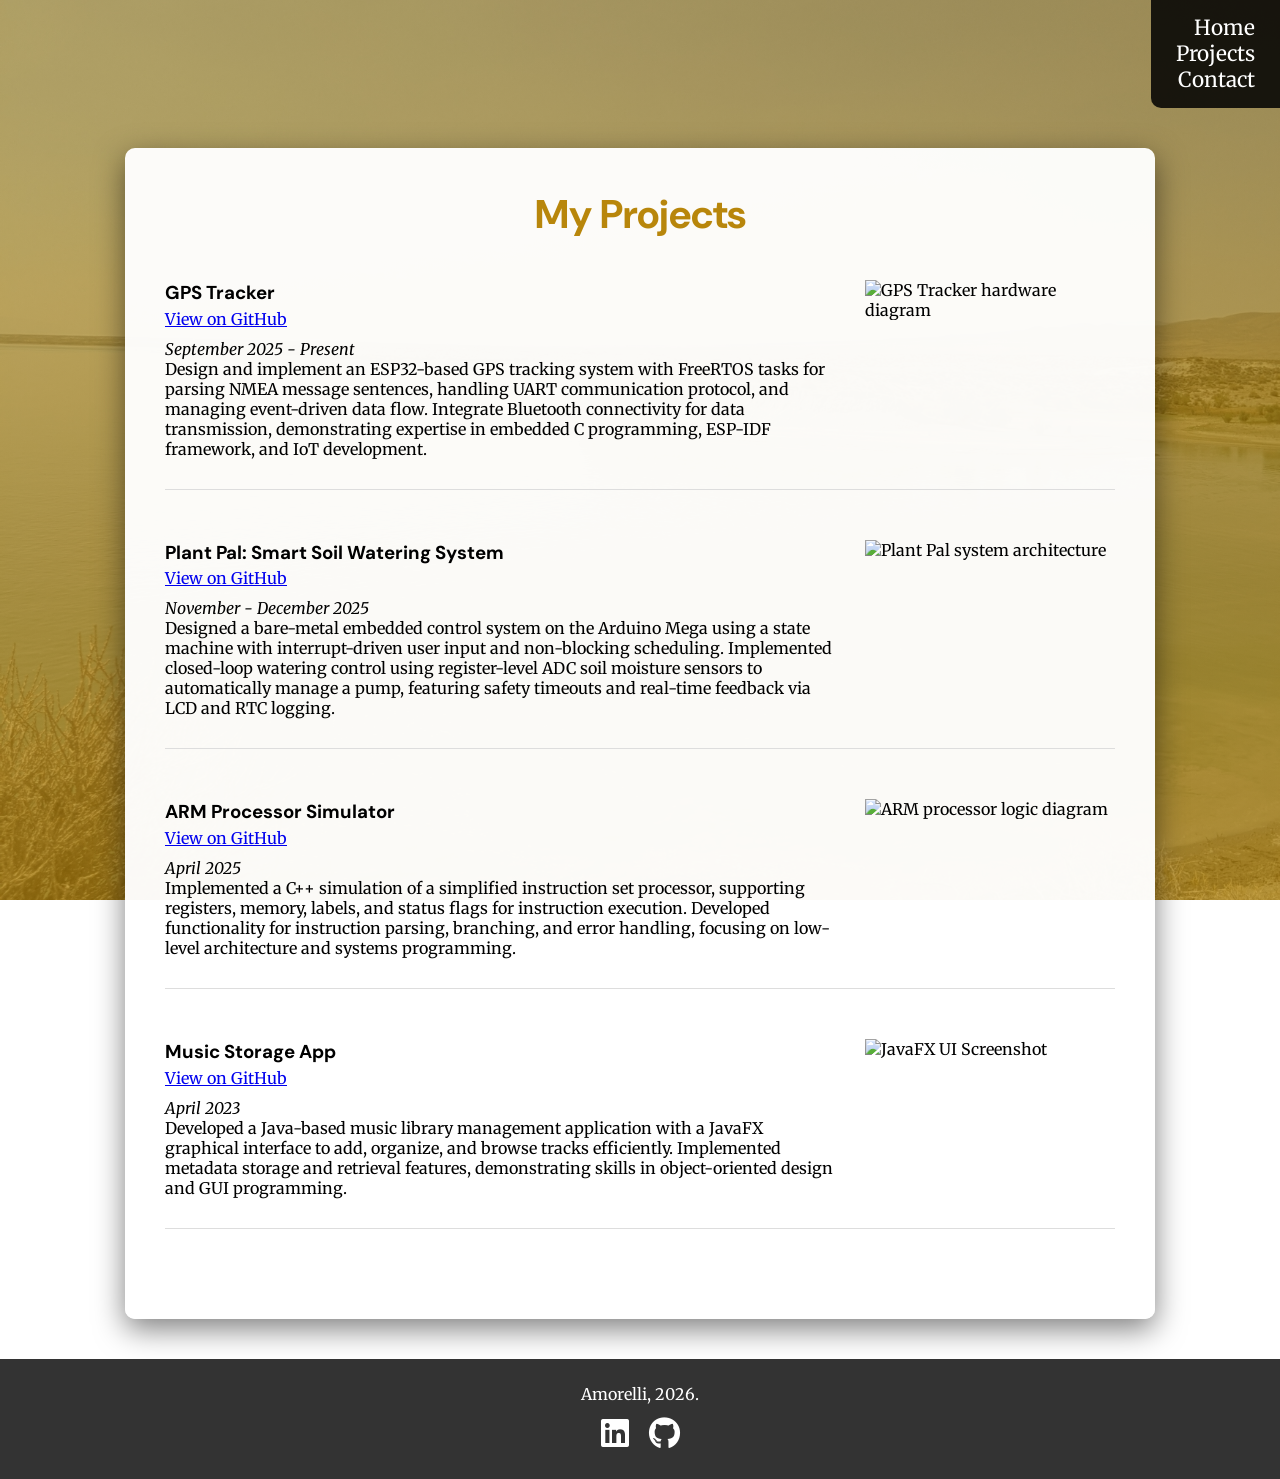
==== projects.html @ 69b6ed28 "Created website" ====
<!DOCTYPE HTML>
<html lang="en">
<head>
    <title>Projects | Matthew Amorelli</title>
    <meta charset="utf-8">
    <meta name="viewport" content="width=device-width, initial-scale=1.0">
    <link rel="preconnect" href="https://fonts.googleapis.com">
    <link rel="preconnect" href="https://fonts.gstatic.com" crossorigin>
    <link href="https://fonts.googleapis.com/css2?family=Crete+Round&family=DM+Sans&family=Merriweather:wght@300&display=swap" rel="stylesheet">
    <link rel="stylesheet" href="css/styles.css">
    <link rel="stylesheet" href="https://cdnjs.cloudflare.com/ajax/libs/font-awesome/6.5.0/css/all.min.css">
</head>
<body>
    <header>
        <nav>
            <ul>
                <li><a href="index.html">Home</a></li>
                <li><a href="projects.html">Projects</a></li>
                <li><a href="contact.html">Contact</a></li>
            </ul>
        </nav>
    </header>

    <main>
        <div class="content-container">
            <h1 class="projects-title">My Projects</h1>
            
            <article class="project-article">
                <div class="project-header">
                    <h3>GPS Tracker</h3>
                    <a href="https://github.com/Amorelli-Matthew/GPS-Tracker" target="_blank">View on GitHub</a>
                </div>
                <div class="project-image-placeholder">
                    <img src="images/gps-tracker.jpg" alt="GPS Tracker hardware diagram">
                </div>
                <div class="project-description">
                    <p><em>September 2025 - Present</em></p>
                    <p>Design and implement an ESP32-based GPS tracking system with FreeRTOS tasks for parsing NMEA message sentences, handling UART communication protocol, and managing event-driven data flow. Integrate Bluetooth connectivity for data transmission, demonstrating expertise in embedded C programming, ESP-IDF framework, and IoT development.</p>
                </div>
            </article>

            <article class="project-article">
                <div class="project-header">
                    <h3>Plant Pal: Smart Soil Watering System</h3>
                    <a href="https://github.com/Amorelli-Matthew/Plant-Pal" target="_blank">View on GitHub</a>
                </div>
                <div class="project-image-placeholder">
                    <img src="images/plant-pal.jpg" alt="Plant Pal system architecture">
                </div>
                <div class="project-description">
                    <p><em>November - December 2025</em></p>
                    <p>Designed a bare-metal embedded control system on the Arduino Mega using a state machine with interrupt-driven user input and non-blocking scheduling. Implemented closed-loop watering control using register-level ADC soil moisture sensors to automatically manage a pump, featuring safety timeouts and real-time feedback via LCD and RTC logging.</p>
                </div>
            </article>

            <article class="project-article">
                <div class="project-header">
                    <h3>ARM Processor Simulator</h3>
                    <a href="https://github.com/Amorelli-Matthew/ARM-Simulator" target="_blank">View on GitHub</a>
                </div>
                <div class="project-image-placeholder">
                    <img src="images/arm-simulator.jpg" alt="ARM processor logic diagram">
                </div>
                <div class="project-description">
                    <p><em>April 2025</em></p>
                    <p>Implemented a C++ simulation of a simplified instruction set processor, supporting registers, memory, labels, and status flags for instruction execution. Developed functionality for instruction parsing, branching, and error handling, focusing on low-level architecture and systems programming.</p>
                </div>
            </article>

            <article class="project-article">
                <div class="project-header">
                    <h3>Music Storage App</h3>
                    <a href="https://github.com/Amorelli-Matthew/Music-Storage-App" target="_blank">View on GitHub</a>
                </div>
                <div class="project-image-placeholder">
                    <img src="images/music-app.jpg" alt="JavaFX UI Screenshot">
                </div>
                <div class="project-description">
                    <p><em>April 2023</em></p>
                    <p>Developed a Java-based music library management application with a JavaFX graphical interface to add, organize, and browse tracks efficiently. Implemented metadata storage and retrieval features, demonstrating skills in object-oriented design and GUI programming.</p>
                </div>
            </article>

        </div>
    </main>

<footer>
    <div class="copyright">
        <p>Amorelli, 2026.</p>

        <div class="social-icons">
            <a href="https://www.linkedin.com/in/matthew-amorelli-6a46aa34a/" target="_blank">
                <i class="fa-brands fa-linkedin"></i>
            </a>

            <a href="https://github.com/Amorelli-Matthew" target="_blank">
                <i class="fa-brands fa-github"></i>
            </a>
        </div>
    </div>
</footer>
</body>
</html>
---- css/styles.css ----
/* Modern CSS Reset */
body, nav, main, footer, img, ul, figure, figcaption, h1, h2, h3, p {
    margin: 0;
    padding: 0;
    border: 0;
    box-sizing: border-box;
}

/* Base Layout */
html {
    height: 100%;
}

body {
    display: flex;
    flex-direction: column;
    /* Use dvh for dynamic mobile height (handles URL bar resize) */
    min-height: 100vh; 
    min-height: 100dvh;
    margin: 0;
    overflow-x: hidden; /* Prevents layout shifting */
    background: linear-gradient(rgba(184, 134, 11, 0.6), rgba(184, 134, 11, 0.7)), 
                url('../images/lake-background.jpg');
    background-size: cover;
    background-attachment: fixed;
    background-position: center;
    font-family: 'Merriweather', serif;
}

main {
    flex: 1; /* Pushes footer to bottom */
    display: flex;
    flex-direction: column;
}

img { max-width: 100%; display: block; }

/* Header & Navigation */
header {
    display: flex;
    justify-content: flex-end;
    width: fit-content;
    margin-left: auto;
    padding: 15px 20px;
    background-color: rgba(0, 0, 0, 0.85);
    border-bottom-left-radius: 10px;
    flex-shrink: 0;
}

nav { background-color: transparent; display: inline-block; padding: 0; }

nav ul {
    list-style-type: none;
    display: flex;
    flex-direction: column;
    align-items: flex-end; 
}

nav li a {
    font-size: 1.25em;
    color: #fff;
    text-decoration: none;
    padding: 0.25em;
    transition: 0.3s;
    border-radius: 5px;
}

nav li a:hover {
    color: #000;
    background-color: #fff;
    transition: color 0.2s ease, background-color 0.2s ease;
}

h1, h2, h3 { font-family: 'DM Sans', sans-serif; margin-bottom: 0.2em; }

/* Main Content */
.content-container {
    background: rgba(255, 255, 255, 0.96);
    width: 85%;
    max-width: 950px;
    margin: 40px auto;
    padding: 40px;
    border-radius: 10px;
    box-shadow: 0 10px 30px rgba(0,0,0,0.5);
}

.projects-title { text-align: center; margin-bottom: 40px; color: #b8860b; font-size: 2.5em; }

/* About Me & Project Grid */
.pic-of-me { width: 250px; float: right; margin: 0 0 20px 20px; text-align: center; }
.pic-of-me img { border-radius: 8px; box-shadow: 0 4px 8px rgba(0,0,0,0.1); }
.about-section::after { content: ""; display: table; clear: both; }

.project-article {
    display: grid;
    grid-template-columns: 1fr 250px;
    column-gap: 30px;
    row-gap: 10px;
    margin-bottom: 50px;
    padding-bottom: 30px;
    border-bottom: 1px solid #ddd;
}

/* Contact Styles */
.contact-links { margin-top: 20px; color: #000000; }
.contact-links p { display: flex; align-items: center; font-size: 1.6em; margin-bottom: 20px; }


.contact-links a {
    color: #000000;
    padding-left: 5px;
    text-decoration: none;
}

.contact-links a:hover {
    text-decoration: underline;
}


.contact-button {
    display: inline-block; margin-top: 25px; padding: 12px 22px; background-color: #000000;
    color: #fff; font-family: 'DM Sans', sans-serif; font-size: 1.1em; text-decoration: none;
    border-radius: 6px; transition: 0.25s;
}
.contact-button:hover { background-color: #000; color: #fff; }

/* Footer */
footer {
    margin-top: auto;
    text-align: center;
    padding: 25px;
    color: #fff;
    background-color: rgba(0,0,0,0.8);
    width: 100%;
    flex-shrink: 0; 
}

.social-icons { display: flex; justify-content: center; margin-top: 10px; }
.social-icons a { color: #fff; font-size: 1.6em; margin: 0 10px; transition: 0.3s; }

.social-icons a:hover { color: #b8860b; }

/* MEDIA QUERIES */
/* Mobile (Under 768px) */
@media screen and (max-width: 767px) {
    body { 
        font-size: 0.9em; 
        background-attachment: scroll; 
        min-height: 100dvh;            
        overflow-x: auto;              
    } 

    header {
        width: 100%;
        padding: 15px;
        justify-content: center;
        border-bottom-left-radius: 0;
    }

    nav ul { flex-direction: row; justify-content: center; gap: 15px; }
    
    .content-container { width: 92%; padding: 20px; margin: 20px auto; }

    /* Brings the picture back and centers it */
    .pic-of-me { 
        display: block;
        float: none; 
        width: 180px; 
        margin: 0 auto 20px auto; 
    }

    .about-section { text-align: center; }
    .project-article { grid-template-columns: 1fr; }
}
/* Tablet (768px+) */
@media screen and (min-width: 768px) {
    header { justify-content: flex-end; width: fit-content; margin-left: auto; }
    nav ul { align-items: flex-end; }
    .content-container { width: 90%; }
    .pic-of-me { float: right; margin: 0 0 20px 20px; }
    .project-article { grid-template-columns: 1fr 200px; }
}

/* Desktop (1024px+) */
@media screen and (min-width: 1024px) {
    .content-container { max-width: 950px; }
    .project-article { grid-template-columns: 1fr 250px; }
    nav li a { font-size: 1.3em; }
    .social-icons a { font-size: 2em; }
}
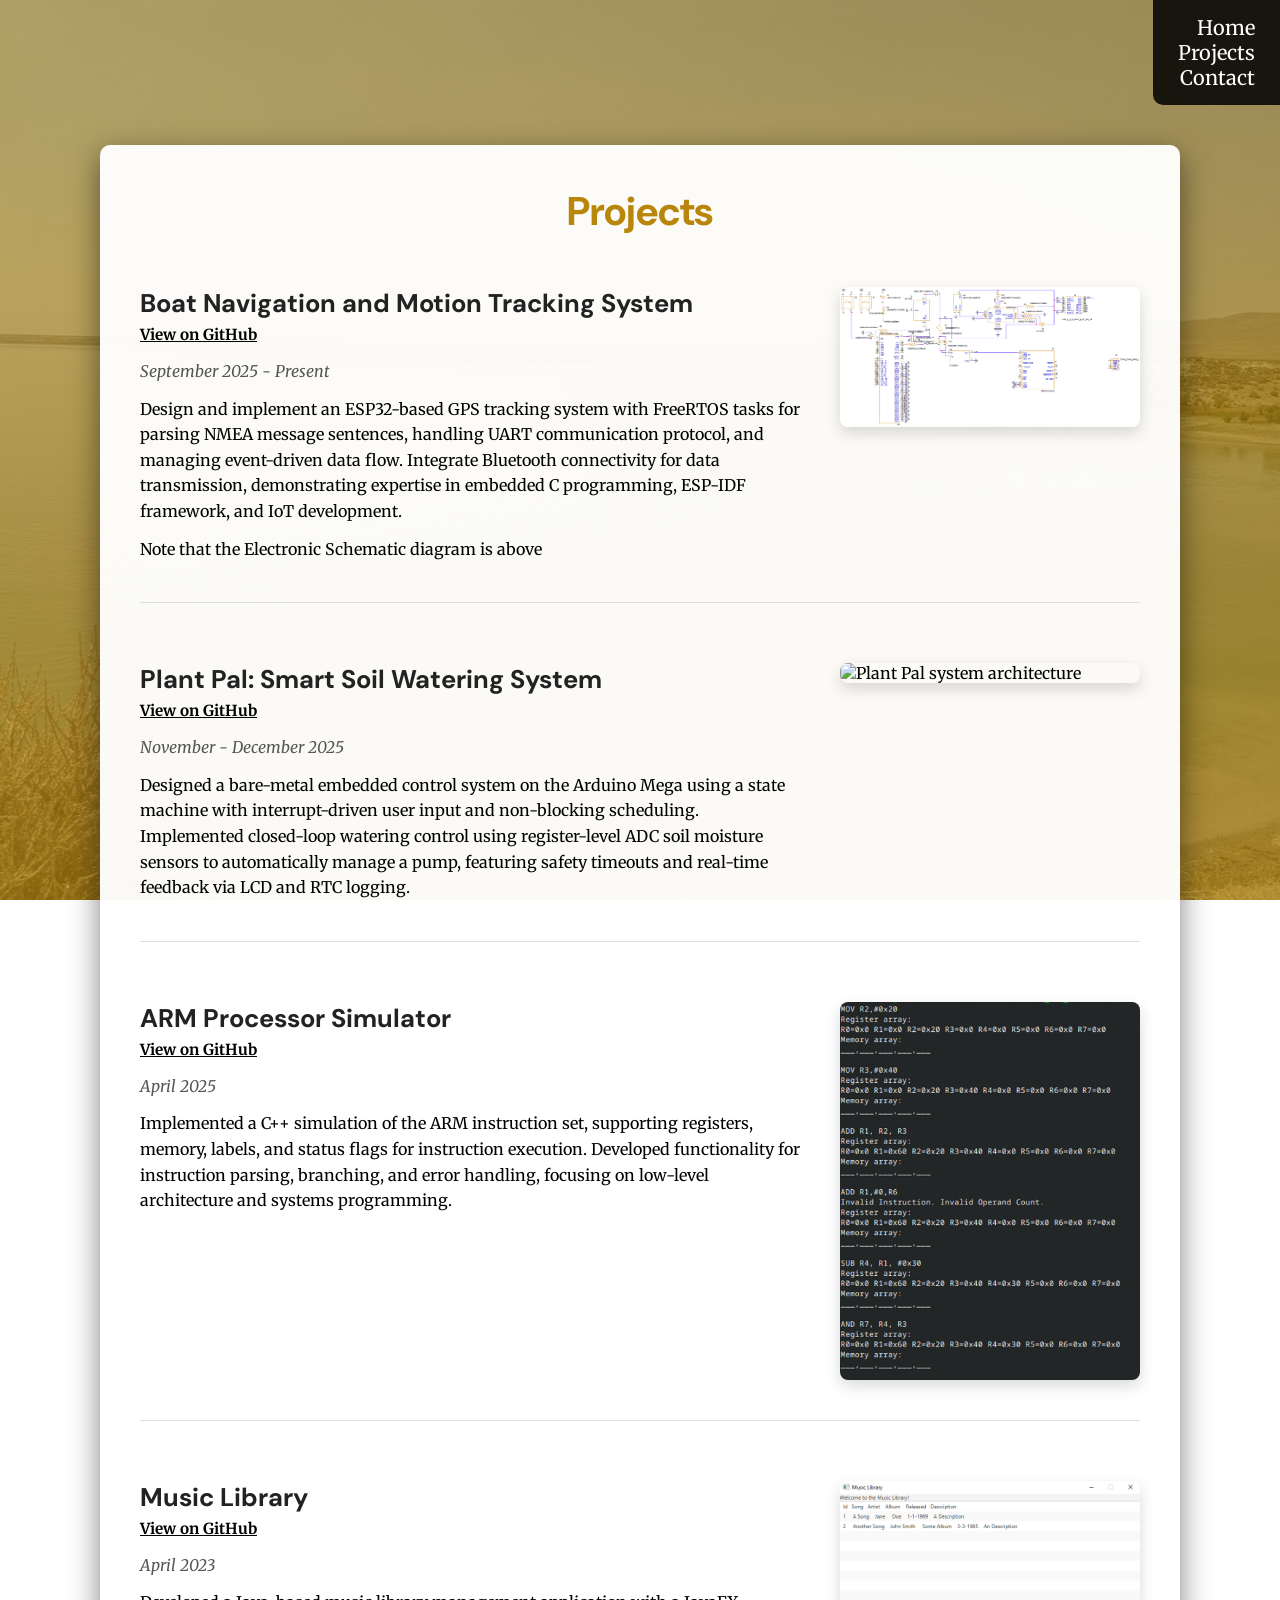
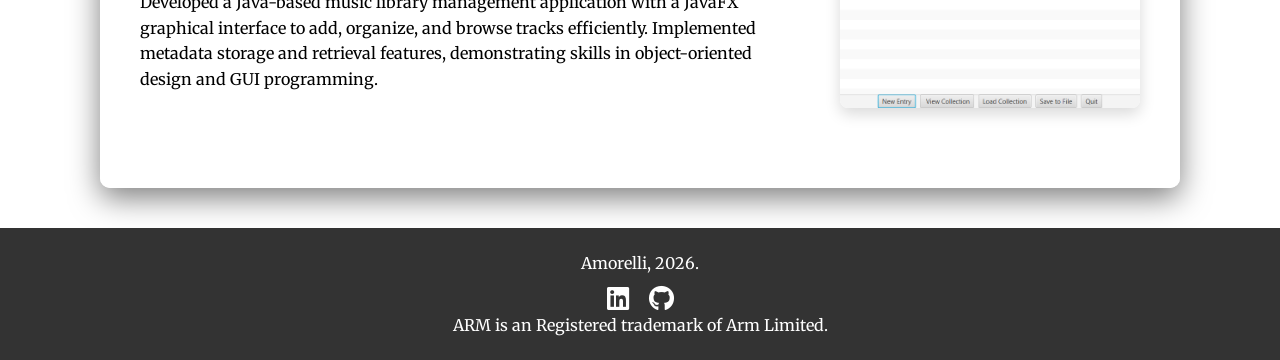
==== commit 824dad1a: "Added photos and fixed formatting" ====
--- a/projects.html
+++ b/projects.html
@@ -23,81 +23,89 @@
 
     <main>
         <div class="content-container">
-            <h1 class="projects-title">My Projects</h1>
+            <h1 class="projects-title">Projects</h1>
             
             <article class="project-article">
-                <div class="project-header">
-                    <h3>GPS Tracker</h3>
-                    <a href="https://github.com/Amorelli-Matthew/GPS-Tracker" target="_blank">View on GitHub</a>
+                <div class="project-info">
+                    <div class="project-header">
+                        <h3>Boat Navigation and Motion Tracking System</h3>
+                        <a href="https://github.com/Amorelli-Matthew/Boat-Navigation-and-Motion-Tracking-System" target="_blank">View on GitHub</a>
+                    </div>
+                    <div class="project-description">
+                        <p><em>September 2025 - Present</em></p>
+                        <p>Design and implement an ESP32-based GPS tracking system with FreeRTOS tasks for parsing NMEA message sentences, handling UART communication protocol, and managing event-driven data flow. Integrate Bluetooth connectivity for data transmission, demonstrating expertise in embedded C programming, ESP-IDF framework, and IoT development.</p>
+                        <p>Note that the Electronic Schematic diagram is above</p>
+                    </div>
                 </div>
                 <div class="project-image-placeholder">
-                    <img src="images/gps-tracker.jpg" alt="GPS Tracker hardware diagram">
-                </div>
-                <div class="project-description">
-                    <p><em>September 2025 - Present</em></p>
-                    <p>Design and implement an ESP32-based GPS tracking system with FreeRTOS tasks for parsing NMEA message sentences, handling UART communication protocol, and managing event-driven data flow. Integrate Bluetooth connectivity for data transmission, demonstrating expertise in embedded C programming, ESP-IDF framework, and IoT development.</p>
+                    <img src="images/Boat-Tracker-Schematic.png" alt="GPS Tracker hardware diagram">
                 </div>
             </article>
 
             <article class="project-article">
-                <div class="project-header">
-                    <h3>Plant Pal: Smart Soil Watering System</h3>
-                    <a href="https://github.com/Amorelli-Matthew/Plant-Pal" target="_blank">View on GitHub</a>
+                <div class="project-info">
+                    <div class="project-header">
+                        <h3>Plant Pal: Smart Soil Watering System</h3>
+                        <a href="https://github.com/Amorelli-Matthew/PlantPal" target="_blank">View on GitHub</a>
+                    </div>
+                    <div class="project-description">
+                        <p><em>November - December 2025</em></p>
+                        <p>Designed a bare-metal embedded control system on the Arduino Mega using a state machine with interrupt-driven user input and non-blocking scheduling. Implemented closed-loop watering control using register-level ADC soil moisture sensors to automatically manage a pump, featuring safety timeouts and real-time feedback via LCD and RTC logging.</p>
+                    </div>
                 </div>
                 <div class="project-image-placeholder">
-                    <img src="images/plant-pal.jpg" alt="Plant Pal system architecture">
-                </div>
-                <div class="project-description">
-                    <p><em>November - December 2025</em></p>
-                    <p>Designed a bare-metal embedded control system on the Arduino Mega using a state machine with interrupt-driven user input and non-blocking scheduling. Implemented closed-loop watering control using register-level ADC soil moisture sensors to automatically manage a pump, featuring safety timeouts and real-time feedback via LCD and RTC logging.</p>
+                    <img src="images/plantPal.png" alt="Plant Pal system architecture">
                 </div>
             </article>
 
             <article class="project-article">
-                <div class="project-header">
-                    <h3>ARM Processor Simulator</h3>
-                    <a href="https://github.com/Amorelli-Matthew/ARM-Simulator" target="_blank">View on GitHub</a>
+                <div class="project-info">
+                    <div class="project-header">
+                        <h3>ARM Processor Simulator</h3>
+                        <a href="https://github.com/Amorelli-Matthew/ARM-Processor-Simulator" target="_blank">View on GitHub</a>
+                    </div>
+                    <div class="project-description">
+                        <p><em>April 2025</em></p>
+                        <p>Implemented a C++ simulation of the ARM instruction set, supporting registers, memory, labels, and status flags for instruction execution. Developed functionality for instruction parsing, branching, and error handling, focusing on low-level architecture and systems programming.</p>
+                    </div>
                 </div>
                 <div class="project-image-placeholder">
-                    <img src="images/arm-simulator.jpg" alt="ARM processor logic diagram">
-                </div>
-                <div class="project-description">
-                    <p><em>April 2025</em></p>
-                    <p>Implemented a C++ simulation of a simplified instruction set processor, supporting registers, memory, labels, and status flags for instruction execution. Developed functionality for instruction parsing, branching, and error handling, focusing on low-level architecture and systems programming.</p>
+                    <img src="images/arm-simulator.png" alt="ARM processor logic diagram">
                 </div>
             </article>
 
             <article class="project-article">
-                <div class="project-header">
-                    <h3>Music Storage App</h3>
-                    <a href="https://github.com/Amorelli-Matthew/Music-Storage-App" target="_blank">View on GitHub</a>
+                <div class="project-info">
+                    <div class="project-header">
+                        <h3>Music Library</h3>
+                        <a href="https://github.com/Amorelli-Matthew/MusicLibrary" target="_blank">View on GitHub</a>
+                    </div>
+                    <div class="project-description">
+                        <p><em>April 2023</em></p>
+                        <p>Developed a Java-based music library management application with a JavaFX graphical interface to add, organize, and browse tracks efficiently. Implemented metadata storage and retrieval features, demonstrating skills in object-oriented design and GUI programming.</p>
+                    </div>
                 </div>
                 <div class="project-image-placeholder">
-                    <img src="images/music-app.jpg" alt="JavaFX UI Screenshot">
-                </div>
-                <div class="project-description">
-                    <p><em>April 2023</em></p>
-                    <p>Developed a Java-based music library management application with a JavaFX graphical interface to add, organize, and browse tracks efficiently. Implemented metadata storage and retrieval features, demonstrating skills in object-oriented design and GUI programming.</p>
+                    <img src="images/musicLibrary.png" alt="JavaFX UI Screenshot">
                 </div>
             </article>
 
         </div>
     </main>
 
-<footer>
-    <div class="copyright">
-        <p>Amorelli, 2026.</p>
-
-        <div class="social-icons">
-            <a href="https://www.linkedin.com/in/matthew-amorelli-6a46aa34a/" target="_blank">
-                <i class="fa-brands fa-linkedin"></i>
-            </a>
-
-            <a href="https://github.com/Amorelli-Matthew" target="_blank">
-                <i class="fa-brands fa-github"></i>
-            </a>
+    <footer>
+        <div class="copyright">
+            <p>Amorelli, 2026.</p>
+            <div class="social-icons">
+                <a href="https://www.linkedin.com/in/matthew-amorelli-6a46aa34a/" target="_blank">
+                    <i class="fa-brands fa-linkedin"></i>
+                </a>
+                <a href="https://github.com/Amorelli-Matthew" target="_blank">
+                    <i class="fa-brands fa-github"></i>
+                </a>
+            </div>
+            <p>ARM is an Registered trademark of Arm Limited.</p>
         </div>
-    </div>
-</footer>
+    </footer>
 </body>
 </html>
--- a/css/styles.css
+++ b/css/styles.css
@@ -14,11 +14,10 @@
 body {
     display: flex;
     flex-direction: column;
-    /* Use dvh for dynamic mobile height (handles URL bar resize) */
     min-height: 100vh; 
-    min-height: 100dvh;
+    min-height: 100dvh; /* From Old: handles mobile URL bars */
     margin: 0;
-    overflow-x: hidden; /* Prevents layout shifting */
+    overflow-x: hidden;
     background: linear-gradient(rgba(184, 134, 11, 0.6), rgba(184, 134, 11, 0.7)), 
                 url('../images/lake-background.jpg');
     background-size: cover;
@@ -28,9 +27,7 @@
 }
 
 main {
-    flex: 1; /* Pushes footer to bottom */
-    display: flex;
-    flex-direction: column;
+    flex: 1;
 }
 
 img { max-width: 100%; display: block; }
@@ -44,10 +41,7 @@
     padding: 15px 20px;
     background-color: rgba(0, 0, 0, 0.85);
     border-bottom-left-radius: 10px;
-    flex-shrink: 0;
-}
-
-nav { background-color: transparent; display: inline-block; padding: 0; }
+}
 
 nav ul {
     list-style-type: none;
@@ -68,123 +62,213 @@
 nav li a:hover {
     color: #000;
     background-color: #fff;
-    transition: color 0.2s ease, background-color 0.2s ease;
-}
-
-h1, h2, h3 { font-family: 'DM Sans', sans-serif; margin-bottom: 0.2em; }
-
-/* Main Content */
+}
+
+/* Main Content Container */
 .content-container {
     background: rgba(255, 255, 255, 0.96);
     width: 85%;
-    max-width: 950px;
+    max-width: 1000px;
     margin: 40px auto;
     padding: 40px;
     border-radius: 10px;
     box-shadow: 0 10px 30px rgba(0,0,0,0.5);
 }
 
-.projects-title { text-align: center; margin-bottom: 40px; color: #b8860b; font-size: 2.5em; }
-
-/* About Me & Project Grid */
+.projects-title { 
+    text-align: center; 
+    margin-bottom: 50px; 
+    color: #b8860b; 
+    font-size: 2.5em; 
+    font-family: 'DM Sans', sans-serif;
+}
+
+/* --- About Me Section (From Old Styles) --- */
 .pic-of-me { width: 250px; float: right; margin: 0 0 20px 20px; text-align: center; }
 .pic-of-me img { border-radius: 8px; box-shadow: 0 4px 8px rgba(0,0,0,0.1); }
 .about-section::after { content: ""; display: table; clear: both; }
 
+/* --- Project Article Grid (Preserved from New Styles) --- */
 .project-article {
     display: grid;
-    grid-template-columns: 1fr 250px;
-    column-gap: 30px;
-    row-gap: 10px;
-    margin-bottom: 50px;
-    padding-bottom: 30px;
+    grid-template-columns: 1fr 300px; 
+    column-gap: 40px;
+    align-items: start; 
+    margin-bottom: 60px;
+    padding-bottom: 40px;
     border-bottom: 1px solid #ddd;
 }
 
-/* Contact Styles */
+.project-article:last-of-type {
+    border-bottom: none;
+    margin-bottom: 0;
+}
+
+.project-info {
+    display: flex;
+    flex-direction: column;
+    gap: 15px;
+}
+
+.project-header {
+    display: flex;
+    flex-direction: column;
+    gap: 5px;
+}
+
+.project-header h3 { 
+    font-family: 'DM Sans', sans-serif; 
+    font-size: 1.6em;
+    color: #222;
+}
+
+.project-header a {
+    color: #000;
+    text-decoration: underline; 
+    font-weight: bold;
+    font-size: 0.95em;
+    transition: color 0.3s ease;
+}
+
+.project-header a:hover { color: #b8860b; }
+
+.project-description p { line-height: 1.6; margin-bottom: 12px; }
+.project-description p:last-child { margin-bottom: 0; }
+.project-description em {
+    display: block;
+    margin-bottom: 10px;
+    color: #555;
+    font-weight: normal;
+}
+
+.project-image-placeholder { display: flex; justify-content: center; }
+.project-image-placeholder img {
+    width: 100%;
+    height: auto;
+    border-radius: 8px;
+    box-shadow: 0 6px 15px rgba(0,0,0,0.15);
+}
+
+/* --- Contact Styles (From Old Styles) --- */
 .contact-links { margin-top: 20px; color: #000000; }
 .contact-links p { display: flex; align-items: center; font-size: 1.6em; margin-bottom: 20px; }
-
-
-.contact-links a {
-    color: #000000;
-    padding-left: 5px;
-    text-decoration: none;
-}
-
-.contact-links a:hover {
-    text-decoration: underline;
-}
-
+.contact-links a { color: #000000; padding-left: 5px; text-decoration: none; }
+.contact-links a:hover { text-decoration: underline; }
 
 .contact-button {
     display: inline-block; margin-top: 25px; padding: 12px 22px; background-color: #000000;
     color: #fff; font-family: 'DM Sans', sans-serif; font-size: 1.1em; text-decoration: none;
     border-radius: 6px; transition: 0.25s;
 }
-.contact-button:hover { background-color: #000; color: #fff; }
-
-/* Footer */
+.contact-button:hover { background-color: #333; color: #fff; }
+
+/* Footer & Socials */
 footer {
-    margin-top: auto;
     text-align: center;
     padding: 25px;
     color: #fff;
     background-color: rgba(0,0,0,0.8);
     width: 100%;
-    flex-shrink: 0; 
-}
-
-.social-icons { display: flex; justify-content: center; margin-top: 10px; }
-.social-icons a { color: #fff; font-size: 1.6em; margin: 0 10px; transition: 0.3s; }
-
+    margin-top: auto;
+}
+
+.social-icons { display: flex; justify-content: center; margin-top: 10px; gap: 20px; }
+.social-icons a { color: #fff; font-size: 1.6em; transition: 0.3s; }
 .social-icons a:hover { color: #b8860b; }
 
-/* MEDIA QUERIES */
-/* Mobile (Under 768px) */
-@media screen and (max-width: 767px) {
+/* Responsive Media Queries */
+
+/* Tablet & Mobile (Under 850px) */
+@media screen and (max-width: 850px) {
     body { 
-        font-size: 0.9em; 
-        background-attachment: scroll; 
-        min-height: 100dvh;            
-        overflow-x: auto;              
-    } 
+        background-attachment: scroll; /* Better performance on mobile browsers */
+    }
 
     header {
         width: 100%;
-        padding: 15px;
         justify-content: center;
         border-bottom-left-radius: 0;
     }
 
-    nav ul { flex-direction: row; justify-content: center; gap: 15px; }
+    nav ul { 
+        flex-direction: row; 
+        justify-content: center; 
+        gap: 15px; 
+        align-items: center;
+    }
+
+    .content-container { 
+        width: 92%; 
+        padding: 25px; 
+        margin: 20px auto; /* Reduced margin for mobile spacing */
+    }
     
-    .content-container { width: 92%; padding: 20px; margin: 20px auto; }
-
-    /* Brings the picture back and centers it */
+    /* About Me Centering (from Old Styles) */
+    .about-section {
+        text-align: center;
+    }
+
     .pic-of-me { 
         display: block;
         float: none; 
-        width: 180px; 
+        width: 200px; 
         margin: 0 auto 20px auto; 
     }
 
-    .about-section { text-align: center; }
-    .project-article { grid-template-columns: 1fr; }
-}
-/* Tablet (768px+) */
-@media screen and (min-width: 768px) {
-    header { justify-content: flex-end; width: fit-content; margin-left: auto; }
-    nav ul { align-items: flex-end; }
-    .content-container { width: 90%; }
-    .pic-of-me { float: right; margin: 0 0 20px 20px; }
-    .project-article { grid-template-columns: 1fr 200px; }
-}
-
-/* Desktop (1024px+) */
-@media screen and (min-width: 1024px) {
-    .content-container { max-width: 950px; }
-    .project-article { grid-template-columns: 1fr 250px; }
-    nav li a { font-size: 1.3em; }
-    .social-icons a { font-size: 2em; }
+    /* Contact Section Centering */
+    .contact-links p {
+        justify-content: center; /* Centers the icons and text */
+        font-size: 1.4em;
+    }
+
+    /* Project Grid Adjustment */
+    .project-article {
+        grid-template-columns: 1fr;
+        gap: 25px;
+        padding-bottom: 30px;
+        margin-bottom: 40px;
+    }
+
+    .project-image-placeholder {
+        order: -1; /* Image above text on mobile */
+    }
+
+    .project-image-placeholder img {
+        max-width: 280px;
+        margin: 0 auto;
+    }
+}
+
+/* Specific Small Mobile Fixes (Under 480px) */
+@media screen and (max-width: 480px) {
+    .projects-title {
+        font-size: 2em;
+    }
+    
+    .contact-links p {
+        font-size: 1.2em;
+    }
+}
+
+/* Mobile (Under 767px) */
+@media screen and (max-width: 767px) {
+
+    .content-container { 
+        width: 95%;        
+        padding: 20px 15px;
+        margin: 15px 0px;  
+        box-shadow: 0 5px 15px rgba(0,0,0,0.3);
+    }
+
+    /* Prevents the header text from clipping */
+    h1 {
+        font-size: 1.8em; 
+        word-wrap: break-word;
+    }
+
+    /* Ensures the Welcome text stays inside the box */
+    .welcome-section p {
+        font-size: 1em;
+        line-height: 1.4;
+    }
 }
